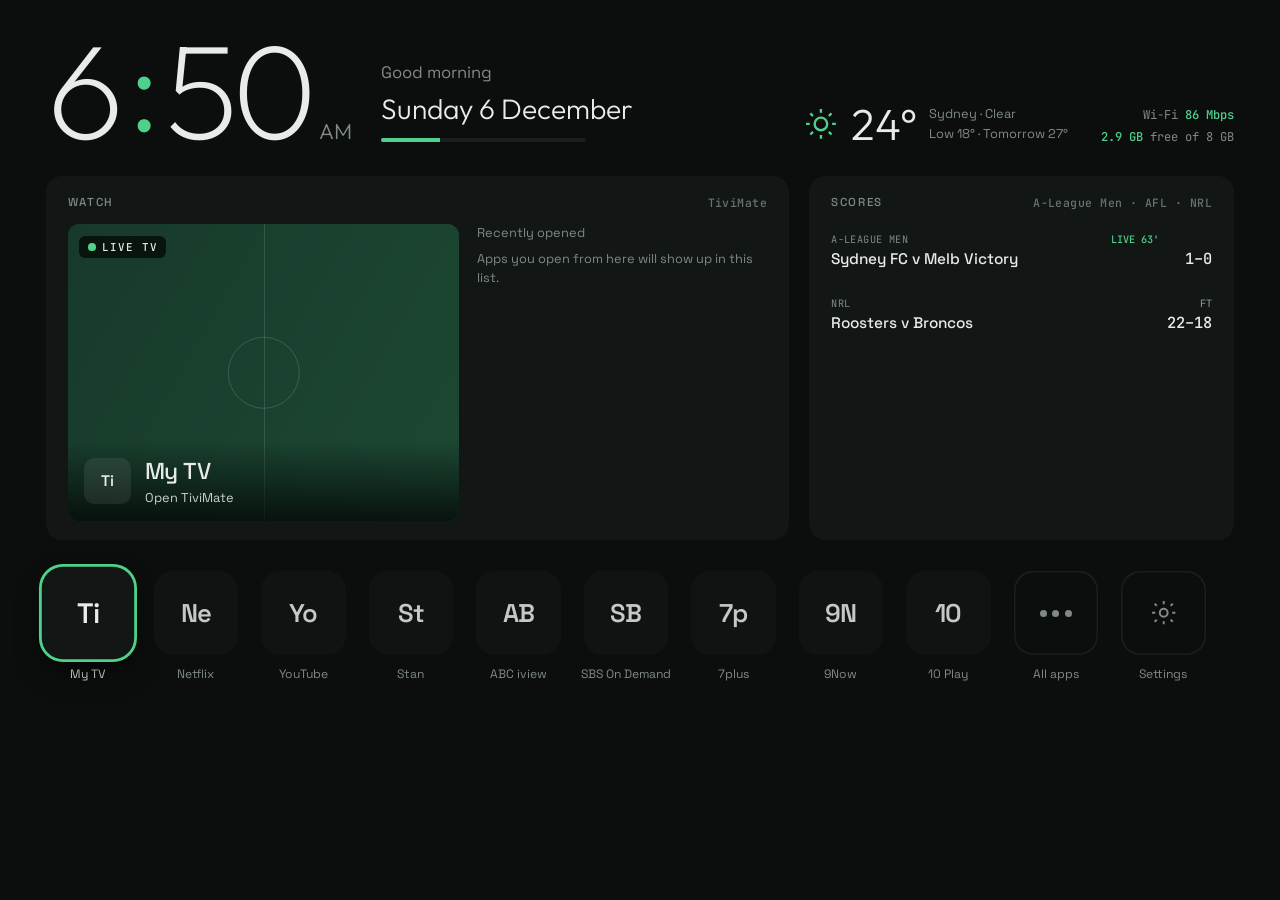
==== launcher/app/src/main/assets/index.html @ 91336272 "Add Command Centre Fire Stick launcher app and APK build Android app (WebView home screen + native b" ====
<!doctype html>
<html lang="en">
<head>
<meta charset="utf-8">
<meta name="viewport" content="width=device-width, initial-scale=1">
<title>Command Centre</title>
<link rel="stylesheet" href="app.css">
</head>
<body>
<div class="tv" id="tv">
  <div class="cc" id="home">
    <header class="top">
      <div class="clock">
        <div class="time" id="time">--<span class="colon">:</span>--</div>
        <div class="when">
          <span class="greet" id="greet"></span>
          <span class="date" id="date"></span>
          <span class="dayline"><i id="day"></i></span>
        </div>
      </div>
      <div class="side">
        <button class="wx f" id="wx" data-nav>
          <span id="wx-icon"></span>
          <span class="t" id="wx-t">--°</span>
          <span class="d"><span id="wx-l1">Loading weather</span><span id="wx-l2"></span></span>
        </button>
        <div class="sysline"><span id="sys-net"></span><span id="sys-disk"></span></div>
      </div>
    </header>

    <div class="mid">
      <section class="panel">
        <h3>Watch <em id="watch-em"></em></h3>
        <div class="live">
          <button class="feature" id="feature" data-nav>
            <span class="feed"></span>
            <span class="badge"><span class="dot"></span>LIVE TV</span>
            <span class="feature-body">
              <span class="feature-icon" id="feature-icon"></span>
              <span><b>My TV</b><span id="feature-sub">Choose your IPTV app</span></span>
            </span>
          </button>
          <div class="recent">
            <h4>Recently opened</h4>
            <div class="recent-list" id="recents"></div>
          </div>
        </div>
      </section>

      <section class="panel">
        <h3>Scores <em id="scores-em"></em></h3>
        <div class="scores" id="scores"><div class="empty">Loading scores…</div></div>
      </section>
    </div>

    <div class="apps" id="apps"></div>
  </div>

  <!-- All apps -->
  <div class="layer" id="all" hidden>
    <div class="layer-head"><h2>All apps</h2><span>OK opens · Menu ☰ pins or unpins · Back closes</span></div>
    <div class="grid" id="all-grid"></div>
  </div>

  <!-- Pick the IPTV app -->
  <div class="layer" id="picker" hidden>
    <div class="layer-head"><h2>Which app is your IPTV?</h2><span>This is what the My TV tile opens</span></div>
    <div class="grid" id="picker-grid"></div>
  </div>

  <!-- Settings -->
  <div class="layer sheet" id="settings" hidden>
    <div class="layer-head"><h2>Settings</h2><span id="version"></span></div>
    <div class="rows">
      <div class="row"><span class="lab">Clock</span>
        <div class="seg" data-opt="hour24">
          <button data-nav data-val="false">12-hour</button>
          <button data-nav data-val="true">24-hour</button>
        </div>
      </div>
      <div class="row"><span class="lab">Weather location</span>
        <div class="seg">
          <input id="city" data-nav type="text" autocomplete="off" spellcheck="false" placeholder="Type a city">
          <button data-nav id="city-save">Save</button>
        </div>
      </div>
      <div class="row"><span class="lab">My TV opens</span>
        <div class="seg"><button data-nav id="pick-iptv">Choose app</button></div>
      </div>
      <div class="row"><span class="lab">Scores from</span>
        <div class="seg" id="leagues"></div>
      </div>
      <div class="row"><span class="lab">Home button</span>
        <div class="seg">
          <span class="state" id="home-state"></span>
          <button data-nav id="home-setup">Set up</button>
        </div>
      </div>
      <div class="row"><span class="lab">More</span>
        <div class="seg">
          <button data-nav id="fire-settings">Fire TV settings</button>
          <button data-nav id="amazon-home">Amazon home for 5 min</button>
          <button data-nav id="reset-apps">Reset app row</button>
        </div>
      </div>
    </div>
    <p class="hint" id="home-hint">To make the remote's Home button open this screen: choose Set up, then turn on “Command Centre Home button” in Accessibility.</p>
  </div>

  <!-- Options for an app in the row -->
  <div class="layer menu" id="actions" hidden>
    <h2 id="actions-title">App</h2>
    <div class="menu-btns">
      <button data-nav data-act="left">Move left</button>
      <button data-nav data-act="right">Move right</button>
      <button data-nav data-act="unpin">Remove from row</button>
      <button data-nav data-act="close">Cancel</button>
    </div>
  </div>

  <div class="toast" id="toast" role="status" aria-live="polite"></div>
</div>
<script src="app.js"></script>
</body>
</html>
---- launcher/app/src/main/assets/app.css ----
/* Command Centre: minimal green. The whole screen is the TV, so sizes are in vw (1vw = 1% of screen width). */
@font-face { font-family: "Outfit"; src: url("fonts/outfit.woff2") format("woff2"); font-weight: 100 900; font-display: swap; }
@font-face { font-family: "Space Grotesk"; src: url("fonts/space-grotesk.woff2") format("woff2"); font-weight: 300 700; font-display: swap; }
@font-face { font-family: "JetBrains Mono"; src: url("fonts/jetbrains-mono.woff2") format("woff2"); font-weight: 100 800; font-display: swap; }

:root {
  color-scheme: dark;
  --bg: #0b0e0d;
  --panel: #121715;
  --panel-2: #18201c;
  --fg: #e8ece9;
  --dim: #7f8a84;
  --acc: #4fd18b;
  --acc-soft: #4fd18b22;
  --f-time: "Outfit", "Roboto", sans-serif;
  --f-ui: "Space Grotesk", "Roboto", sans-serif;
  --f-mono: "JetBrains Mono", "Roboto Mono", monospace;
}
[hidden] { display: none !important; }
* { box-sizing: border-box; }
html, body { margin: 0; height: 100%; overflow: hidden; background: var(--bg); color: var(--fg); font-family: var(--f-ui); }
button { font: inherit; color: inherit; background: none; border: 0; padding: 0; cursor: pointer; text-align: left; }
button:focus, input:focus { outline: none; }

.tv { position: relative; width: 100vw; height: 56.25vw; max-height: 100vh; overflow: hidden; }
.cc { height: 100%; padding: 3vw 3.6vw; display: grid; grid-template-rows: auto 1fr auto; gap: 2.4vw; }

/* top band: the clock */
.top { display: flex; justify-content: space-between; align-items: flex-end; gap: 3vw; }
.clock { display: flex; align-items: flex-end; gap: 2.2vw; }
.time { font: 200 10.5vw/0.78 var(--f-time); letter-spacing: -0.045em; font-variant-numeric: tabular-nums; display: flex; align-items: baseline; }
.time .colon { color: var(--acc); animation: tickc 2s steps(1) infinite; margin: 0 0.05em; position: relative; top: -0.06em; }
@keyframes tickc { 50% { opacity: 0.35; } }
.time .ampm { font: 300 1.7vw var(--f-time); color: var(--dim); letter-spacing: 0.04em; margin-left: 0.8vw; }
.when { display: flex; flex-direction: column; gap: 0.6vw; padding-bottom: 0.3vw; }
.when .greet { font: 400 1.3vw var(--f-ui); color: var(--dim); }
.when .date { font: 300 2.2vw var(--f-time); }
.dayline { width: 16vw; height: 0.25vw; background: var(--panel-2); border-radius: 1vw; overflow: hidden; margin-top: 0.4vw; }
.dayline i { display: block; height: 100%; width: 0; background: var(--acc); }
.side { display: flex; align-items: flex-end; gap: 2.6vw; }
.wx { display: flex; align-items: center; gap: 1vw; padding: 0.6vw 0.9vw; margin: -0.6vw -0.9vw; border-radius: 1vw; }
.wx svg { width: 2.8vw; height: 2.8vw; color: var(--acc); display: block; }
.wx .t { font: 300 3.4vw/1 var(--f-time); letter-spacing: -0.02em; }
.wx .d { font: 400 1vw var(--f-ui); color: var(--dim); display: flex; flex-direction: column; gap: 0.2vw; }
.sysline { display: flex; flex-direction: column; gap: 0.5vw; font: 400 0.95vw var(--f-mono); color: var(--dim); text-align: right; }
.sysline b { color: var(--acc); font-weight: 500; }
.sysline b.off { color: #e57a6e; }

.f { border-radius: 1vw; transition: background .15s, box-shadow .15s; }
.f:focus { background: var(--panel-2); box-shadow: 0 0 0 0.2vw var(--acc); }

/* middle */
.mid { display: grid; grid-template-columns: 7fr 4fr; gap: 1.6vw; min-height: 0; }
.panel { background: var(--panel); border-radius: 1.3vw; padding: 1.5vw 1.7vw; display: flex; flex-direction: column; gap: 1.1vw; min-width: 0; min-height: 0; }
.panel h3 { margin: 0; font: 500 0.9vw var(--f-ui); letter-spacing: 0.14em; text-transform: uppercase; color: var(--dim); display: flex; justify-content: space-between; }
.panel h3 em { font-style: normal; letter-spacing: 0.04em; text-transform: none; font-family: var(--f-mono); opacity: .8; }

.live { display: grid; grid-template-columns: 1.35fr 1fr; gap: 1.4vw; flex: 1; min-height: 0; }
.feature { position: relative; border-radius: 0.9vw; overflow: hidden; display: block; transition: box-shadow .15s; }
.feature .feed { position: absolute; inset: 0; background: linear-gradient(120deg, #173a2a, #1f4d37 45%, #143224 75%, #1b4532); background-size: 300% 300%; animation: feed 10s ease-in-out infinite; }
.feature .feed::after { content: ""; position: absolute; left: 50%; top: 0; bottom: 0; width: 0.15vw; background: #ffffff1f; }
.feature .feed::before { content: ""; position: absolute; left: 50%; top: 50%; width: 18%; padding-top: 18%; border: 0.15vw solid #ffffff26; border-radius: 50%; transform: translate(-50%, -50%); }
@keyframes feed { 0%,100% { background-position: 0% 50%; } 50% { background-position: 100% 50%; } }
.badge { position: absolute; top: 0.9vw; left: 0.9vw; display: flex; align-items: center; gap: 0.5vw; font: 500 0.85vw var(--f-mono); letter-spacing: 0.08em; color: var(--fg); background: #000a; padding: 0.3vw 0.7vw; border-radius: 0.5vw; }
.dot { width: 0.6vw; height: 0.6vw; border-radius: 50%; background: var(--acc); animation: pulse 1.6s ease-in-out infinite; }
@keyframes pulse { 50% { opacity: .3; } }
.feature-body { position: absolute; left: 0; right: 0; bottom: 0; padding: 1.2vw 1.3vw; display: flex; align-items: center; gap: 1.1vw; background: linear-gradient(transparent, #000b); }
.feature-body b { display: block; font: 500 1.8vw var(--f-ui); letter-spacing: -0.01em; }
.feature-body span span { display: block; font: 400 1vw var(--f-ui); color: #c9d2cc; margin-top: 0.2vw; }
.feature-icon { width: 3.6vw; height: 3.6vw; border-radius: 0.8vw; overflow: hidden; flex: none; background: #ffffff14; display: grid; place-items: center; font: 600 1.2vw var(--f-ui); }
.feature-icon img { width: 100%; height: 100%; display: block; }
.feature:focus { box-shadow: 0 0 0 0.22vw var(--acc); }

.recent { display: flex; flex-direction: column; gap: 0.6vw; min-width: 0; }
.recent h4 { margin: 0; font: 400 1vw var(--f-ui); color: var(--dim); }
.recent-list { display: flex; flex-direction: column; gap: 0.3vw; }
.rec { display: flex; align-items: center; gap: 0.9vw; padding: 0.55vw 0.8vw; margin: 0 -0.8vw; min-width: 0; }
.rec .ic { width: 2.4vw; height: 2.4vw; border-radius: 0.5vw; overflow: hidden; flex: none; background: var(--panel-2); display: grid; place-items: center; font: 600 0.9vw var(--f-ui); }
.rec .ic img { width: 100%; height: 100%; display: block; }
.rec b { font: 500 1.1vw var(--f-ui); flex: 1; min-width: 0; white-space: nowrap; overflow: hidden; text-overflow: ellipsis; }
.rec span.ago { font: 400 0.9vw var(--f-mono); color: var(--dim); white-space: nowrap; }
.empty { font: 400 1vw var(--f-ui); color: var(--dim); line-height: 1.5; }

.scores { display: flex; flex-direction: column; gap: 0.9vw; }
.score { display: grid; grid-template-columns: 1fr auto; gap: 0.15vw 1vw; align-items: baseline; padding: 0.65vw 0.8vw; margin: 0 -0.8vw; }
.score .comp { font: 400 0.8vw var(--f-mono); color: var(--dim); letter-spacing: 0.04em; text-transform: uppercase; }
.score .st { font: 500 0.8vw var(--f-mono); color: var(--dim); text-align: right; white-space: nowrap; }
.score .st.live { color: var(--acc); }
.score .teams { font: 500 1.2vw var(--f-ui); white-space: nowrap; overflow: hidden; text-overflow: ellipsis; min-width: 0; }
.score .res { font: 500 1.2vw var(--f-mono); font-variant-numeric: tabular-nums; text-align: right; }

/* apps */
.apps { display: flex; gap: 1.8vw; align-items: flex-start; }
.app { display: flex; flex-direction: column; align-items: center; gap: 0.8vw; width: 6.6vw; }
.app .tile { width: 6.6vw; height: 6.6vw; border-radius: 1.5vw; overflow: hidden; display: grid; place-items: center; background: var(--panel); color: var(--fg); font: 600 2vw var(--f-ui); letter-spacing: -0.03em; transition: transform .18s, box-shadow .18s, filter .18s; filter: saturate(0.8) brightness(0.85); }
.app .tile img { width: 100%; height: 100%; display: block; }
.app .tile svg { width: 2.3vw; height: 2.3vw; }
.app .name { font: 400 0.95vw var(--f-ui); color: var(--dim); transition: color .15s; max-width: 8vw; white-space: nowrap; overflow: hidden; text-overflow: ellipsis; }
.app:focus .tile { filter: none; transform: scale(1.1); box-shadow: 0 0 0 0.2vw var(--acc), 0 1vw 2.4vw -0.8vw #000; }
.app:focus .name { color: var(--fg); }
.app.ghost .tile { background: transparent; box-shadow: inset 0 0 0 0.12vw var(--panel-2); filter: none; color: var(--dim); }
.app.ghost:focus .tile { background: var(--panel-2); color: var(--fg); box-shadow: 0 0 0 0.2vw var(--acc); }
.app.missing .tile { opacity: 0.45; }
.dots { display: flex; gap: 0.45vw; } .dots i { width: 0.55vw; height: 0.55vw; border-radius: 50%; background: currentColor; }

/* overlays */
.layer { position: absolute; inset: 0; z-index: 5; background: var(--bg); padding: 3.4vw 5vw; display: flex; flex-direction: column; gap: 2vw; }
.layer-head { display: flex; justify-content: space-between; align-items: baseline; gap: 2vw; }
.layer-head h2 { margin: 0; font: 300 2.6vw var(--f-time); }
.layer-head span { font: 400 1vw var(--f-mono); color: var(--dim); }
.grid { display: grid; grid-template-columns: repeat(8, 1fr); gap: 2vw 1vw; overflow-y: auto; overflow-x: hidden; align-content: start; flex: 1; padding: 0.6vw 0.4vw 2vw; scrollbar-width: none; }
.grid::-webkit-scrollbar { display: none; }
.grid .app { width: auto; }
.grid .app .tile { filter: none; }
.grid .app .name { color: var(--fg); opacity: 0.8; max-width: 10vw; }
.grid .app.pinned .name::before { content: "● "; color: var(--acc); }

.sheet { left: auto; width: 46vw; border-left: 1px solid #ffffff12; background: #0c100ef7; padding: 3vw 3vw; }
.rows { display: flex; flex-direction: column; gap: 1.6vw; }
.row { display: flex; flex-direction: column; gap: 0.6vw; }
.lab { font: 500 0.85vw var(--f-ui); letter-spacing: .14em; text-transform: uppercase; color: var(--dim); }
.seg { display: flex; gap: 0.6vw; flex-wrap: wrap; align-items: center; }
.seg button { font: 400 1.1vw var(--f-ui); padding: 0.6vw 1.2vw; border-radius: 999px; background: #ffffff0e; transition: box-shadow .15s, background .15s; }
.seg button[aria-pressed="true"] { background: var(--acc); color: #06120b; }
.seg button:focus, .menu-btns button:focus { box-shadow: 0 0 0 0.2vw var(--acc); background: #ffffff1c; }
.seg button[aria-pressed="true"]:focus { background: var(--acc); }
.seg input { font: 400 1.1vw var(--f-ui); color: var(--fg); background: #ffffff0e; border: 0; border-radius: 999px; padding: 0.6vw 1.2vw; width: 20vw; }
.seg input:focus { box-shadow: 0 0 0 0.2vw var(--acc); }
.state { font: 500 1vw var(--f-mono); color: var(--dim); margin-right: 0.4vw; }
.state.on { color: var(--acc); }
.hint { margin: auto 0 0; font: 400 1vw/1.5 var(--f-ui); color: var(--dim); max-width: 38vw; }

.menu { inset: auto; left: 50%; top: 50%; transform: translate(-50%, -50%); width: 30vw; border-radius: 1.4vw; background: #111614; box-shadow: 0 0 0 1px #ffffff14, 0 2vw 6vw #000; padding: 2vw; gap: 1.2vw; }
.menu h2 { margin: 0; font: 300 2vw var(--f-time); }
.menu-btns { display: flex; flex-direction: column; gap: 0.5vw; }
.menu-btns button { font: 400 1.2vw var(--f-ui); padding: 0.8vw 1.2vw; border-radius: 0.8vw; background: #ffffff08; }

.toast { position: absolute; z-index: 9; left: 50%; bottom: 2.4vw; transform: translate(-50%, 7vw); background: var(--panel-2); color: var(--fg); font: 500 1.15vw var(--f-ui); padding: 0.9vw 1.6vw; border-radius: 999px; box-shadow: inset 0 0 0 0.12vw var(--acc-soft); transition: transform .3s cubic-bezier(.2,.8,.2,1); white-space: nowrap; display: flex; align-items: center; gap: 0.8vw; }
.toast::before { content: ""; width: 0.6vw; height: 0.6vw; border-radius: 50%; background: var(--acc); }
.toast.show { transform: translate(-50%, 0); }

@media (prefers-reduced-motion: reduce) { *, *::before, *::after { animation: none !important; transition-duration: 0s !important; } }
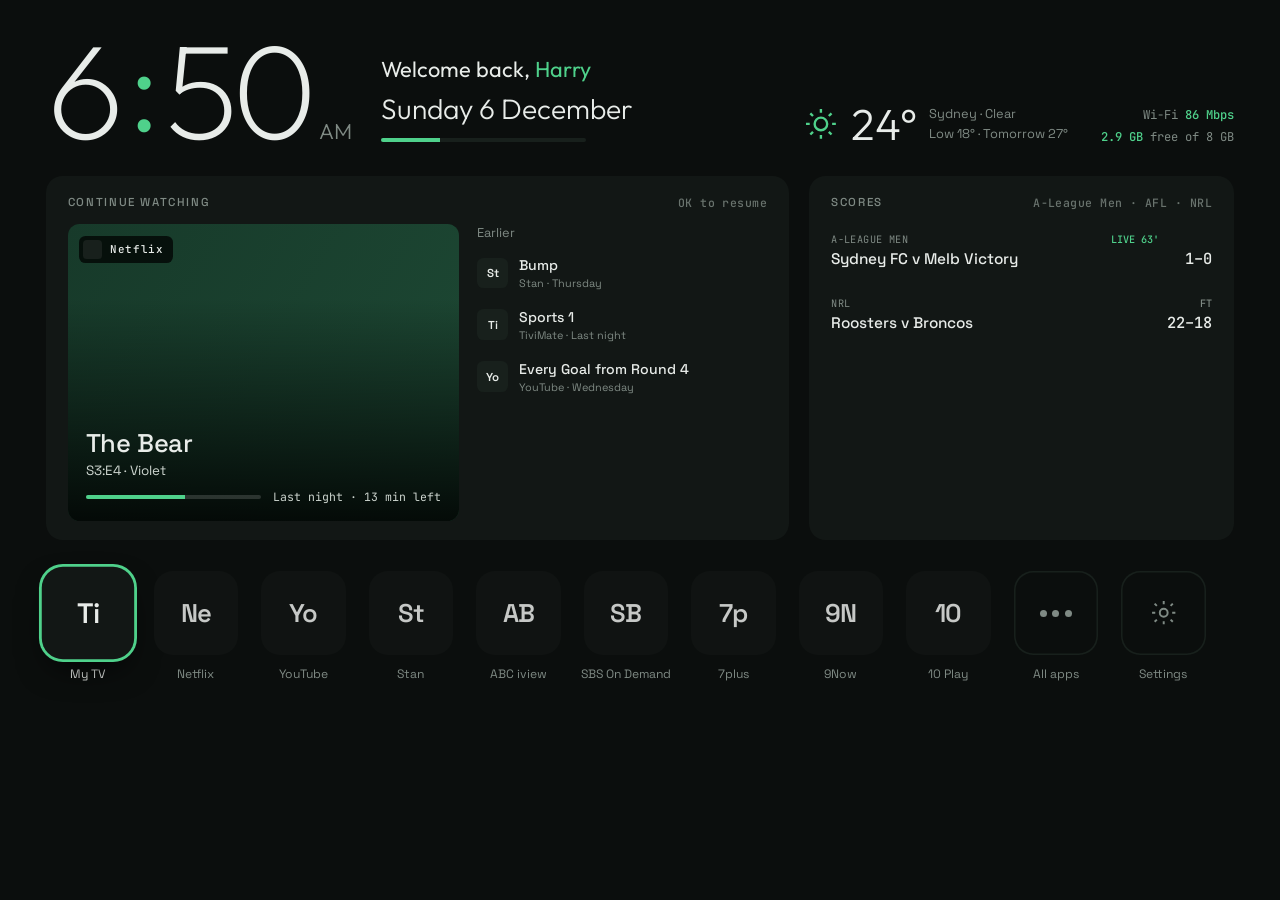
==== commit 54656c06: "Add Continue watching and a welcome line to Command Centre Records what's playing via media sessions" ====
--- a/launcher/app/src/main/assets/index.html
+++ b/launcher/app/src/main/assets/index.html
@@ -30,18 +30,19 @@
 
     <div class="mid">
       <section class="panel">
-        <h3>Watch <em id="watch-em"></em></h3>
+        <h3>Continue watching <em id="watch-em"></em></h3>
         <div class="live">
-          <button class="feature" id="feature" data-nav>
-            <span class="feed"></span>
-            <span class="badge"><span class="dot"></span>LIVE TV</span>
-            <span class="feature-body">
-              <span class="feature-icon" id="feature-icon"></span>
-              <span><b>My TV</b><span id="feature-sub">Choose your IPTV app</span></span>
+          <button class="hero" id="hero" data-nav>
+            <span class="hero-bg" id="hero-bg"><span class="feed"></span></span>
+            <span class="badge" id="hero-badge"></span>
+            <span class="hero-body">
+              <b id="hero-title">Loading…</b>
+              <span class="hero-sub" id="hero-sub"></span>
+              <span class="hero-foot"><span class="progress" id="hero-prog-wrap"><i id="hero-prog"></i></span><span class="hero-when" id="hero-when"></span></span>
             </span>
           </button>
           <div class="recent">
-            <h4>Recently opened</h4>
+            <h4 id="earlier-h">Earlier</h4>
             <div class="recent-list" id="recents"></div>
           </div>
         </div>
@@ -58,7 +59,7 @@
 
   <!-- All apps -->
   <div class="layer" id="all" hidden>
-    <div class="layer-head"><h2>All apps</h2><span>OK opens · Menu ☰ pins or unpins · Back closes</span></div>
+    <div class="layer-head"><h2>All apps</h2><span>OK opens · Menu ☰ adds to or removes from the row · Back closes</span></div>
     <div class="grid" id="all-grid"></div>
   </div>
 
@@ -72,6 +73,12 @@
   <div class="layer sheet" id="settings" hidden>
     <div class="layer-head"><h2>Settings</h2><span id="version"></span></div>
     <div class="rows">
+      <div class="row"><span class="lab">Your name</span>
+        <div class="seg">
+          <input id="name" data-nav type="text" autocomplete="off" spellcheck="false" placeholder="Your name">
+          <button data-nav id="name-save">Save</button>
+        </div>
+      </div>
       <div class="row"><span class="lab">Clock</span>
         <div class="seg" data-opt="hour24">
           <button data-nav data-val="false">12-hour</button>
--- a/launcher/app/src/main/assets/app.css
+++ b/launcher/app/src/main/assets/app.css
@@ -33,7 +33,8 @@
 @keyframes tickc { 50% { opacity: 0.35; } }
 .time .ampm { font: 300 1.7vw var(--f-time); color: var(--dim); letter-spacing: 0.04em; margin-left: 0.8vw; }
 .when { display: flex; flex-direction: column; gap: 0.6vw; padding-bottom: 0.3vw; }
-.when .greet { font: 400 1.3vw var(--f-ui); color: var(--dim); }
+.when .greet { font: 400 1.7vw var(--f-time); color: var(--fg); }
+.when .greet .nm { color: var(--acc); }
 .when .date { font: 300 2.2vw var(--f-time); }
 .dayline { width: 16vw; height: 0.25vw; background: var(--panel-2); border-radius: 1vw; overflow: hidden; margin-top: 0.4vw; }
 .dayline i { display: block; height: 100%; width: 0; background: var(--acc); }
@@ -56,27 +57,38 @@
 .panel h3 em { font-style: normal; letter-spacing: 0.04em; text-transform: none; font-family: var(--f-mono); opacity: .8; }
 
 .live { display: grid; grid-template-columns: 1.35fr 1fr; gap: 1.4vw; flex: 1; min-height: 0; }
-.feature { position: relative; border-radius: 0.9vw; overflow: hidden; display: block; transition: box-shadow .15s; }
-.feature .feed { position: absolute; inset: 0; background: linear-gradient(120deg, #173a2a, #1f4d37 45%, #143224 75%, #1b4532); background-size: 300% 300%; animation: feed 10s ease-in-out infinite; }
-.feature .feed::after { content: ""; position: absolute; left: 50%; top: 0; bottom: 0; width: 0.15vw; background: #ffffff1f; }
-.feature .feed::before { content: ""; position: absolute; left: 50%; top: 50%; width: 18%; padding-top: 18%; border: 0.15vw solid #ffffff26; border-radius: 50%; transform: translate(-50%, -50%); }
+.hero { position: relative; border-radius: 0.9vw; overflow: hidden; display: block; transition: box-shadow .15s; background: #0e1311; }
+.hero-bg { position: absolute; inset: 0; }
+.hero-bg img { width: 100%; height: 100%; object-fit: cover; display: block; }
+.hero-bg::after { content: ""; position: absolute; inset: 0; background: linear-gradient(180deg, #0000 25%, #000000d9 100%); }
+.feed { position: absolute; inset: 0; background: linear-gradient(120deg, #173a2a, #1f4d37 45%, #143224 75%, #1b4532); background-size: 300% 300%; animation: feed 10s ease-in-out infinite; }
 @keyframes feed { 0%,100% { background-position: 0% 50%; } 50% { background-position: 100% 50%; } }
-.badge { position: absolute; top: 0.9vw; left: 0.9vw; display: flex; align-items: center; gap: 0.5vw; font: 500 0.85vw var(--f-mono); letter-spacing: 0.08em; color: var(--fg); background: #000a; padding: 0.3vw 0.7vw; border-radius: 0.5vw; }
-.dot { width: 0.6vw; height: 0.6vw; border-radius: 50%; background: var(--acc); animation: pulse 1.6s ease-in-out infinite; }
+.badge { position: absolute; z-index: 1; top: 0.9vw; left: 0.9vw; display: flex; align-items: center; gap: 0.6vw; font: 500 0.85vw var(--f-mono); letter-spacing: 0.06em; color: var(--fg); background: #000b; padding: 0.3vw 0.7vw 0.3vw 0.3vw; border-radius: 0.5vw; }
+.badge:empty { display: none; }
+.badge img, .badge .mini { width: 1.5vw; height: 1.5vw; border-radius: 0.3vw; display: block; }
+.badge .mini { background: var(--panel-2); }
+.badge .dot { width: 0.6vw; height: 0.6vw; border-radius: 50%; background: var(--acc); margin-left: 0.4vw; animation: pulse 1.6s ease-in-out infinite; }
 @keyframes pulse { 50% { opacity: .3; } }
-.feature-body { position: absolute; left: 0; right: 0; bottom: 0; padding: 1.2vw 1.3vw; display: flex; align-items: center; gap: 1.1vw; background: linear-gradient(transparent, #000b); }
-.feature-body b { display: block; font: 500 1.8vw var(--f-ui); letter-spacing: -0.01em; }
-.feature-body span span { display: block; font: 400 1vw var(--f-ui); color: #c9d2cc; margin-top: 0.2vw; }
-.feature-icon { width: 3.6vw; height: 3.6vw; border-radius: 0.8vw; overflow: hidden; flex: none; background: #ffffff14; display: grid; place-items: center; font: 600 1.2vw var(--f-ui); }
-.feature-icon img { width: 100%; height: 100%; display: block; }
-.feature:focus { box-shadow: 0 0 0 0.22vw var(--acc); }
+.hero-body { position: absolute; z-index: 1; left: 0; right: 0; bottom: 0; padding: 1.3vw 1.4vw; display: flex; flex-direction: column; gap: 0.4vw; }
+.hero-body b { font: 500 2vw/1.1 var(--f-ui); letter-spacing: -0.015em; display: -webkit-box; -webkit-line-clamp: 2; -webkit-box-orient: vertical; overflow: hidden; }
+.hero-sub { font: 400 1.05vw var(--f-ui); color: #cdd5cf; white-space: nowrap; overflow: hidden; text-overflow: ellipsis; }
+.hero-foot { display: flex; align-items: center; gap: 1vw; margin-top: 0.4vw; }
+.hero-foot .progress { flex: 1; height: 0.3vw; background: #ffffff26; border-radius: 1vw; overflow: hidden; }
+.hero-foot .progress i { display: block; height: 100%; width: 0; background: var(--acc); }
+.hero-when { font: 400 0.9vw var(--f-mono); color: #cdd5cf; white-space: nowrap; }
+.hero:focus { box-shadow: 0 0 0 0.22vw var(--acc); }
+.hero.empty .hero-body b { font-size: 1.6vw; }
 
 .recent { display: flex; flex-direction: column; gap: 0.6vw; min-width: 0; }
 .recent h4 { margin: 0; font: 400 1vw var(--f-ui); color: var(--dim); }
 .recent-list { display: flex; flex-direction: column; gap: 0.3vw; }
 .rec { display: flex; align-items: center; gap: 0.9vw; padding: 0.55vw 0.8vw; margin: 0 -0.8vw; min-width: 0; }
 .rec .ic { width: 2.4vw; height: 2.4vw; border-radius: 0.5vw; overflow: hidden; flex: none; background: var(--panel-2); display: grid; place-items: center; font: 600 0.9vw var(--f-ui); }
-.rec .ic img { width: 100%; height: 100%; display: block; }
+.rec .ic img { width: 100%; height: 100%; display: block; object-fit: cover; }
+.rec .ic.art { width: 4.4vw; height: 2.5vw; }
+.rec .txt { flex: 1; min-width: 0; display: flex; flex-direction: column; gap: 0.15vw; }
+.rec .txt b { flex: none; }
+.rec .txt span { font: 400 0.85vw var(--f-ui); color: var(--dim); white-space: nowrap; overflow: hidden; text-overflow: ellipsis; }
 .rec b { font: 500 1.1vw var(--f-ui); flex: 1; min-width: 0; white-space: nowrap; overflow: hidden; text-overflow: ellipsis; }
 .rec span.ago { font: 400 0.9vw var(--f-mono); color: var(--dim); white-space: nowrap; }
 .empty { font: 400 1vw var(--f-ui); color: var(--dim); line-height: 1.5; }
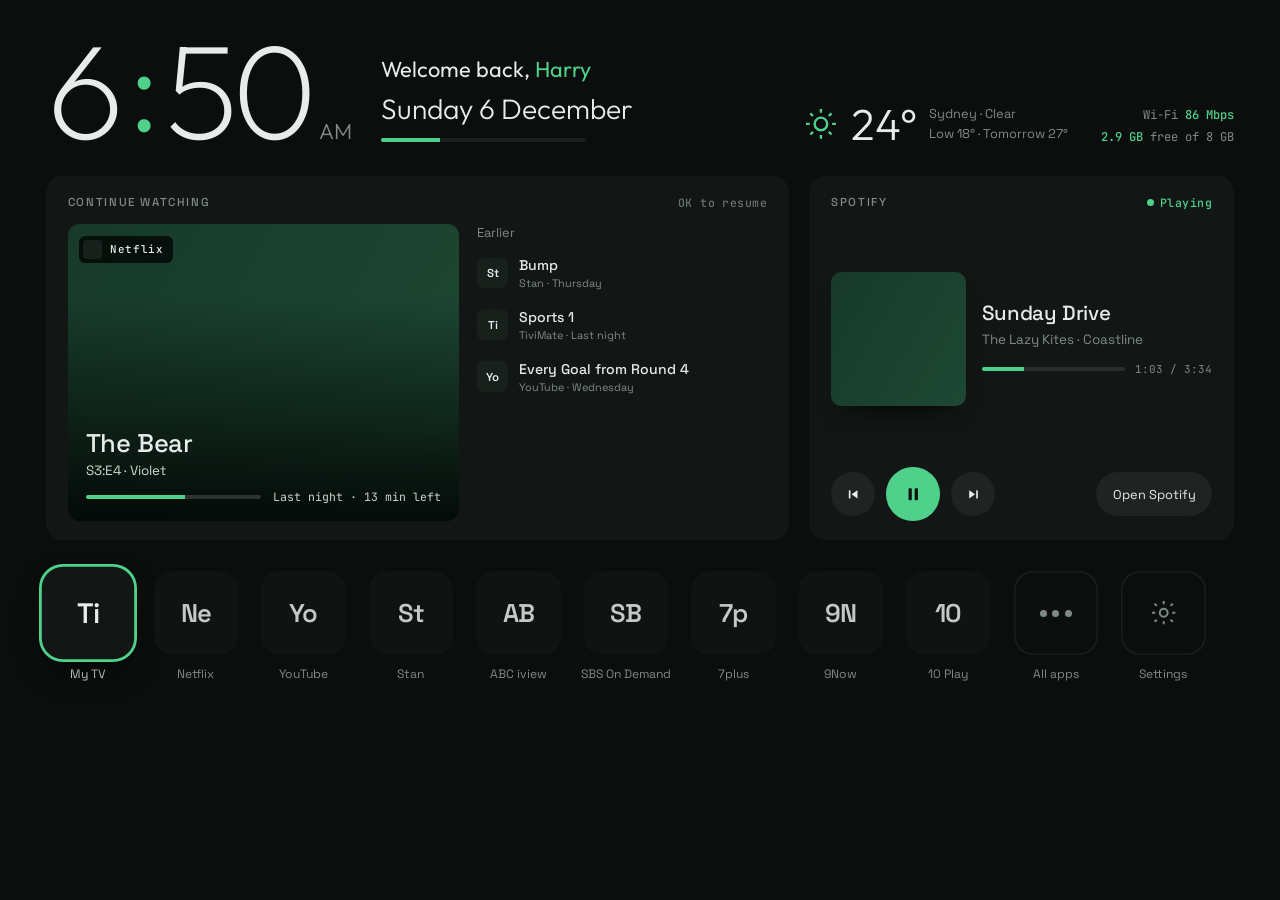
==== commit 6808dd5c: "Swap the Scores panel for an interactive Spotify panel Shows what Spotify is playing (artwork, track" ====
--- a/launcher/app/src/main/assets/index.html
+++ b/launcher/app/src/main/assets/index.html
@@ -48,9 +48,22 @@
         </div>
       </section>
 
-      <section class="panel">
-        <h3>Scores <em id="scores-em"></em></h3>
-        <div class="scores" id="scores"><div class="empty">Loading scores…</div></div>
+      <section class="panel spot" id="spot">
+        <h3>Spotify <em id="spot-em"></em></h3>
+        <div class="np">
+          <div class="np-art" id="spot-art"><span class="feed"></span></div>
+          <div class="np-meta">
+            <b id="spot-title">Nothing playing</b>
+            <span class="np-artist" id="spot-artist"></span>
+            <div class="np-bar" id="spot-bar" hidden><span class="progress"><i id="spot-prog"></i></span><span class="np-time" id="spot-time"></span></div>
+          </div>
+        </div>
+        <div class="np-ctl">
+          <button class="ctl" data-nav data-spot="prev" aria-label="Previous track" id="spot-prev"></button>
+          <button class="ctl play" data-nav data-spot="toggle" aria-label="Play" id="spot-toggle"></button>
+          <button class="ctl" data-nav data-spot="next" aria-label="Next track" id="spot-next"></button>
+          <button class="ctl open" data-nav data-spot="open" id="spot-open">Open Spotify</button>
+        </div>
       </section>
     </div>
 
@@ -94,9 +107,6 @@
       <div class="row"><span class="lab">My TV opens</span>
         <div class="seg"><button data-nav id="pick-iptv">Choose app</button></div>
       </div>
-      <div class="row"><span class="lab">Scores from</span>
-        <div class="seg" id="leagues"></div>
-      </div>
       <div class="row"><span class="lab">Home button</span>
         <div class="seg">
           <span class="state" id="home-state"></span>
--- a/launcher/app/src/main/assets/app.css
+++ b/launcher/app/src/main/assets/app.css
@@ -93,13 +93,29 @@
 .rec span.ago { font: 400 0.9vw var(--f-mono); color: var(--dim); white-space: nowrap; }
 .empty { font: 400 1vw var(--f-ui); color: var(--dim); line-height: 1.5; }
 
-.scores { display: flex; flex-direction: column; gap: 0.9vw; }
-.score { display: grid; grid-template-columns: 1fr auto; gap: 0.15vw 1vw; align-items: baseline; padding: 0.65vw 0.8vw; margin: 0 -0.8vw; }
-.score .comp { font: 400 0.8vw var(--f-mono); color: var(--dim); letter-spacing: 0.04em; text-transform: uppercase; }
-.score .st { font: 500 0.8vw var(--f-mono); color: var(--dim); text-align: right; white-space: nowrap; }
-.score .st.live { color: var(--acc); }
-.score .teams { font: 500 1.2vw var(--f-ui); white-space: nowrap; overflow: hidden; text-overflow: ellipsis; min-width: 0; }
-.score .res { font: 500 1.2vw var(--f-mono); font-variant-numeric: tabular-nums; text-align: right; }
+/* spotify: now playing + controls */
+.np { display: flex; gap: 1.3vw; align-items: center; flex: 1; min-height: 0; }
+.np-art { position: relative; width: 10.5vw; height: 10.5vw; flex: none; border-radius: 0.8vw; overflow: hidden; background: #0e1311; box-shadow: 0 1vw 2vw -1vw #000; }
+.np-art img { width: 100%; height: 100%; object-fit: cover; display: block; }
+.np-meta { flex: 1; min-width: 0; display: flex; flex-direction: column; gap: 0.4vw; }
+.np-meta b { font: 500 1.6vw/1.15 var(--f-ui); letter-spacing: -0.01em; display: -webkit-box; -webkit-line-clamp: 2; -webkit-box-orient: vertical; overflow: hidden; }
+.np-artist { font: 400 1.05vw var(--f-ui); color: var(--dim); white-space: nowrap; overflow: hidden; text-overflow: ellipsis; }
+.np-bar { display: flex; align-items: center; gap: 0.8vw; margin-top: 0.7vw; }
+.np-bar .progress { flex: 1; height: 0.3vw; background: #ffffff1a; border-radius: 1vw; overflow: hidden; }
+.np-bar .progress i { display: block; height: 100%; width: 0; background: var(--acc); transition: width 1s linear; }
+.np-time { font: 400 0.85vw var(--f-mono); color: var(--dim); white-space: nowrap; font-variant-numeric: tabular-nums; }
+.spot h3 em::before { content: ""; display: inline-block; width: 0.55vw; height: 0.55vw; border-radius: 50%; background: var(--dim); margin-right: 0.5vw; vertical-align: 0.1vw; }
+.spot h3 em:empty::before { display: none; }
+.spot.playing h3 em { color: var(--acc); opacity: 1; }
+.spot.playing h3 em::before { background: var(--acc); animation: pulse 1.6s ease-in-out infinite; }
+.np-ctl { display: flex; align-items: center; gap: 0.9vw; }
+.ctl { width: 3.4vw; height: 3.4vw; flex: none; border-radius: 50%; display: grid; place-items: center; background: #ffffff0e; color: var(--fg); transition: box-shadow .15s, background .15s, transform .15s; }
+.ctl svg { width: 1.3vw; height: 1.3vw; display: block; }
+.ctl.play { width: 4.2vw; height: 4.2vw; background: var(--acc); color: #06120b; }
+.ctl.play svg { width: 1.6vw; height: 1.6vw; }
+.ctl.open { width: auto; height: 3.4vw; padding: 0 1.3vw; border-radius: 999px; margin-left: auto; font: 400 1vw var(--f-ui); }
+.ctl:focus { box-shadow: 0 0 0 0.2vw var(--acc); background: #ffffff1c; transform: scale(1.06); }
+.ctl.play:focus { background: var(--acc); box-shadow: 0 0 0 0.2vw var(--fg); }
 
 /* apps */
 .apps { display: flex; gap: 1.8vw; align-items: flex-start; }
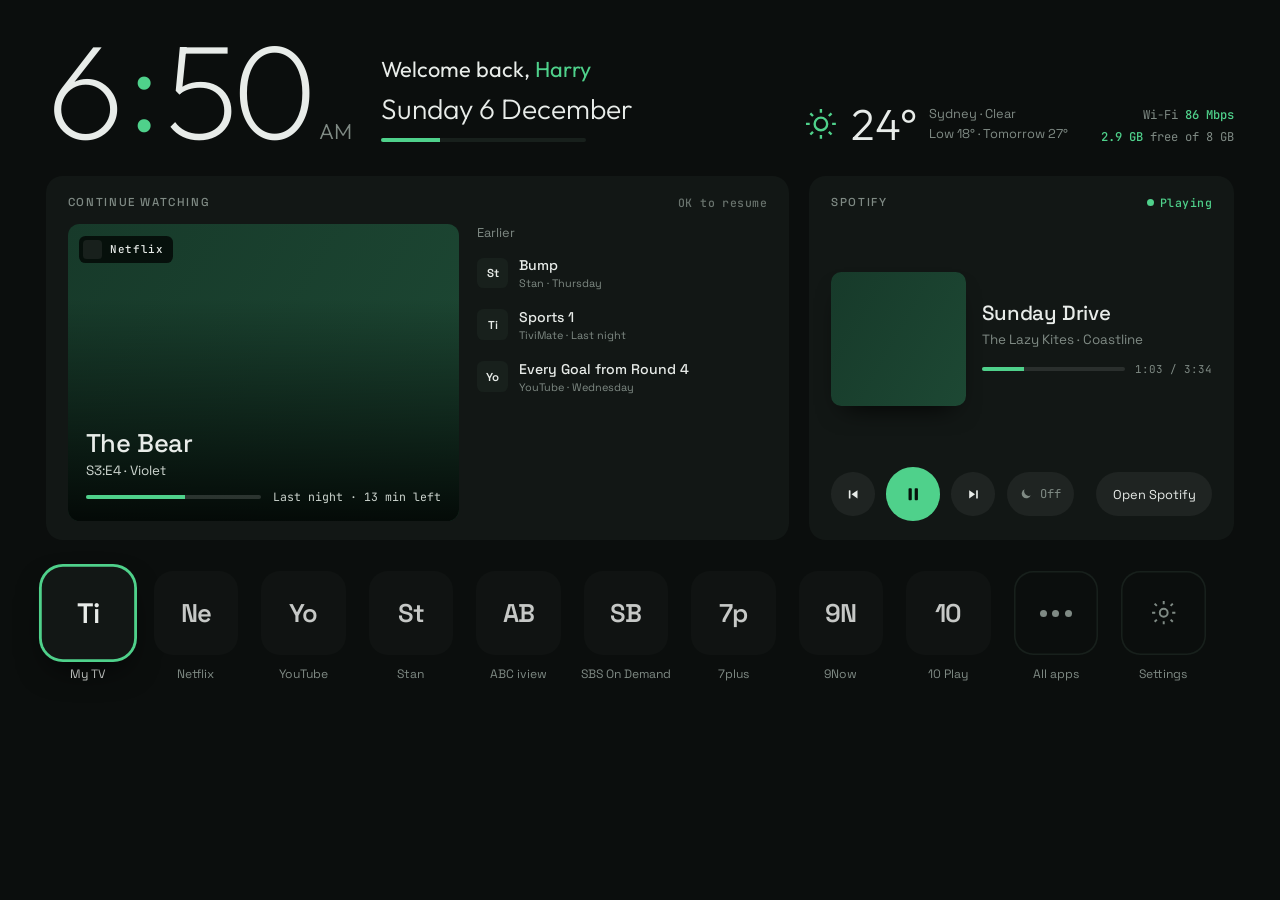
==== commit ef90afef: "Spotify panel: play from Command Centre, keep screen on, sleep timer; Fire TV settings in Settings P" ====
--- a/launcher/app/src/main/assets/index.html
+++ b/launcher/app/src/main/assets/index.html
@@ -62,6 +62,7 @@
           <button class="ctl" data-nav data-spot="prev" aria-label="Previous track" id="spot-prev"></button>
           <button class="ctl play" data-nav data-spot="toggle" aria-label="Play" id="spot-toggle"></button>
           <button class="ctl" data-nav data-spot="next" aria-label="Next track" id="spot-next"></button>
+          <button class="ctl sleep" data-nav data-spot="sleep" id="spot-sleep" aria-label="Sleep timer"></button>
           <button class="ctl open" data-nav data-spot="open" id="spot-open">Open Spotify</button>
         </div>
       </section>
@@ -107,6 +108,31 @@
       <div class="row"><span class="lab">My TV opens</span>
         <div class="seg"><button data-nav id="pick-iptv">Choose app</button></div>
       </div>
+      <div class="row"><span class="lab">Volume</span>
+        <div class="seg">
+          <button data-nav id="vol-down" aria-label="Volume down">−</button>
+          <span class="state" id="vol-state"></span>
+          <button data-nav id="vol-up" aria-label="Volume up">+</button>
+        </div>
+      </div>
+      <div class="row"><span class="lab">Fire TV</span>
+        <div class="seg" id="sys-links">
+          <button data-nav data-sys="network">Wi-Fi &amp; network</button>
+          <button data-nav data-sys="display">Display</button>
+          <button data-nav data-sys="sound">Sound</button>
+          <button data-nav data-sys="screensaver">Screensaver</button>
+          <button data-nav data-sys="bluetooth">Remotes &amp; Bluetooth</button>
+          <button data-nav data-sys="apps">Applications</button>
+          <button data-nav data-sys="storage">Storage</button>
+          <button data-nav data-sys="accessibility">Accessibility</button>
+          <button data-nav data-sys="date">Date &amp; time</button>
+          <button data-nav data-sys="language">Language</button>
+          <button data-nav data-sys="privacy">Privacy</button>
+          <button data-nav data-sys="about">About this Fire TV</button>
+          <button data-nav data-sys="developer">Developer options</button>
+          <button data-nav id="fire-settings">All Fire TV settings</button>
+        </div>
+      </div>
       <div class="row"><span class="lab">Home button</span>
         <div class="seg">
           <span class="state" id="home-state"></span>
@@ -115,7 +141,6 @@
       </div>
       <div class="row"><span class="lab">More</span>
         <div class="seg">
-          <button data-nav id="fire-settings">Fire TV settings</button>
           <button data-nav id="amazon-home">Amazon home for 5 min</button>
           <button data-nav id="reset-apps">Reset app row</button>
         </div>
--- a/launcher/app/src/main/assets/app.css
+++ b/launcher/app/src/main/assets/app.css
@@ -113,6 +113,9 @@
 .ctl svg { width: 1.3vw; height: 1.3vw; display: block; }
 .ctl.play { width: 4.2vw; height: 4.2vw; background: var(--acc); color: #06120b; }
 .ctl.play svg { width: 1.6vw; height: 1.6vw; }
+.ctl.sleep { width: auto; padding: 0 1vw; border-radius: 999px; gap: 0.5vw; display: flex; align-items: center; font: 400 0.95vw var(--f-mono); color: var(--dim); }
+.ctl.sleep svg { width: 1.1vw; height: 1.1vw; }
+.ctl.sleep.on { color: var(--acc); background: var(--acc-soft); }
 .ctl.open { width: auto; height: 3.4vw; padding: 0 1.3vw; border-radius: 999px; margin-left: auto; font: 400 1vw var(--f-ui); }
 .ctl:focus { box-shadow: 0 0 0 0.2vw var(--acc); background: #ffffff1c; transform: scale(1.06); }
 .ctl.play:focus { background: var(--acc); box-shadow: 0 0 0 0.2vw var(--fg); }
@@ -144,7 +147,9 @@
 .grid .app.pinned .name::before { content: "● "; color: var(--acc); }
 
 .sheet { left: auto; width: 46vw; border-left: 1px solid #ffffff12; background: #0c100ef7; padding: 3vw 3vw; }
-.rows { display: flex; flex-direction: column; gap: 1.6vw; }
+.rows { display: flex; flex-direction: column; gap: 1.6vw; flex: 1; min-height: 0; overflow-y: auto; overflow-x: hidden; padding: 0.4vw; margin: -0.4vw; scrollbar-width: none; }
+.rows::-webkit-scrollbar { display: none; }
+#vol-state { min-width: 6vw; text-align: center; }
 .row { display: flex; flex-direction: column; gap: 0.6vw; }
 .lab { font: 500 0.85vw var(--f-ui); letter-spacing: .14em; text-transform: uppercase; color: var(--dim); }
 .seg { display: flex; gap: 0.6vw; flex-wrap: wrap; align-items: center; }
@@ -156,7 +161,7 @@
 .seg input:focus { box-shadow: 0 0 0 0.2vw var(--acc); }
 .state { font: 500 1vw var(--f-mono); color: var(--dim); margin-right: 0.4vw; }
 .state.on { color: var(--acc); }
-.hint { margin: auto 0 0; font: 400 1vw/1.5 var(--f-ui); color: var(--dim); max-width: 38vw; }
+.hint { margin: 0; flex: none; font: 400 1vw/1.5 var(--f-ui); color: var(--dim); max-width: 38vw; }
 
 .menu { inset: auto; left: 50%; top: 50%; transform: translate(-50%, -50%); width: 30vw; border-radius: 1.4vw; background: #111614; box-shadow: 0 0 0 1px #ffffff14, 0 2vw 6vw #000; padding: 2vw; gap: 1.2vw; }
 .menu h2 { margin: 0; font: 300 2vw var(--f-time); }
